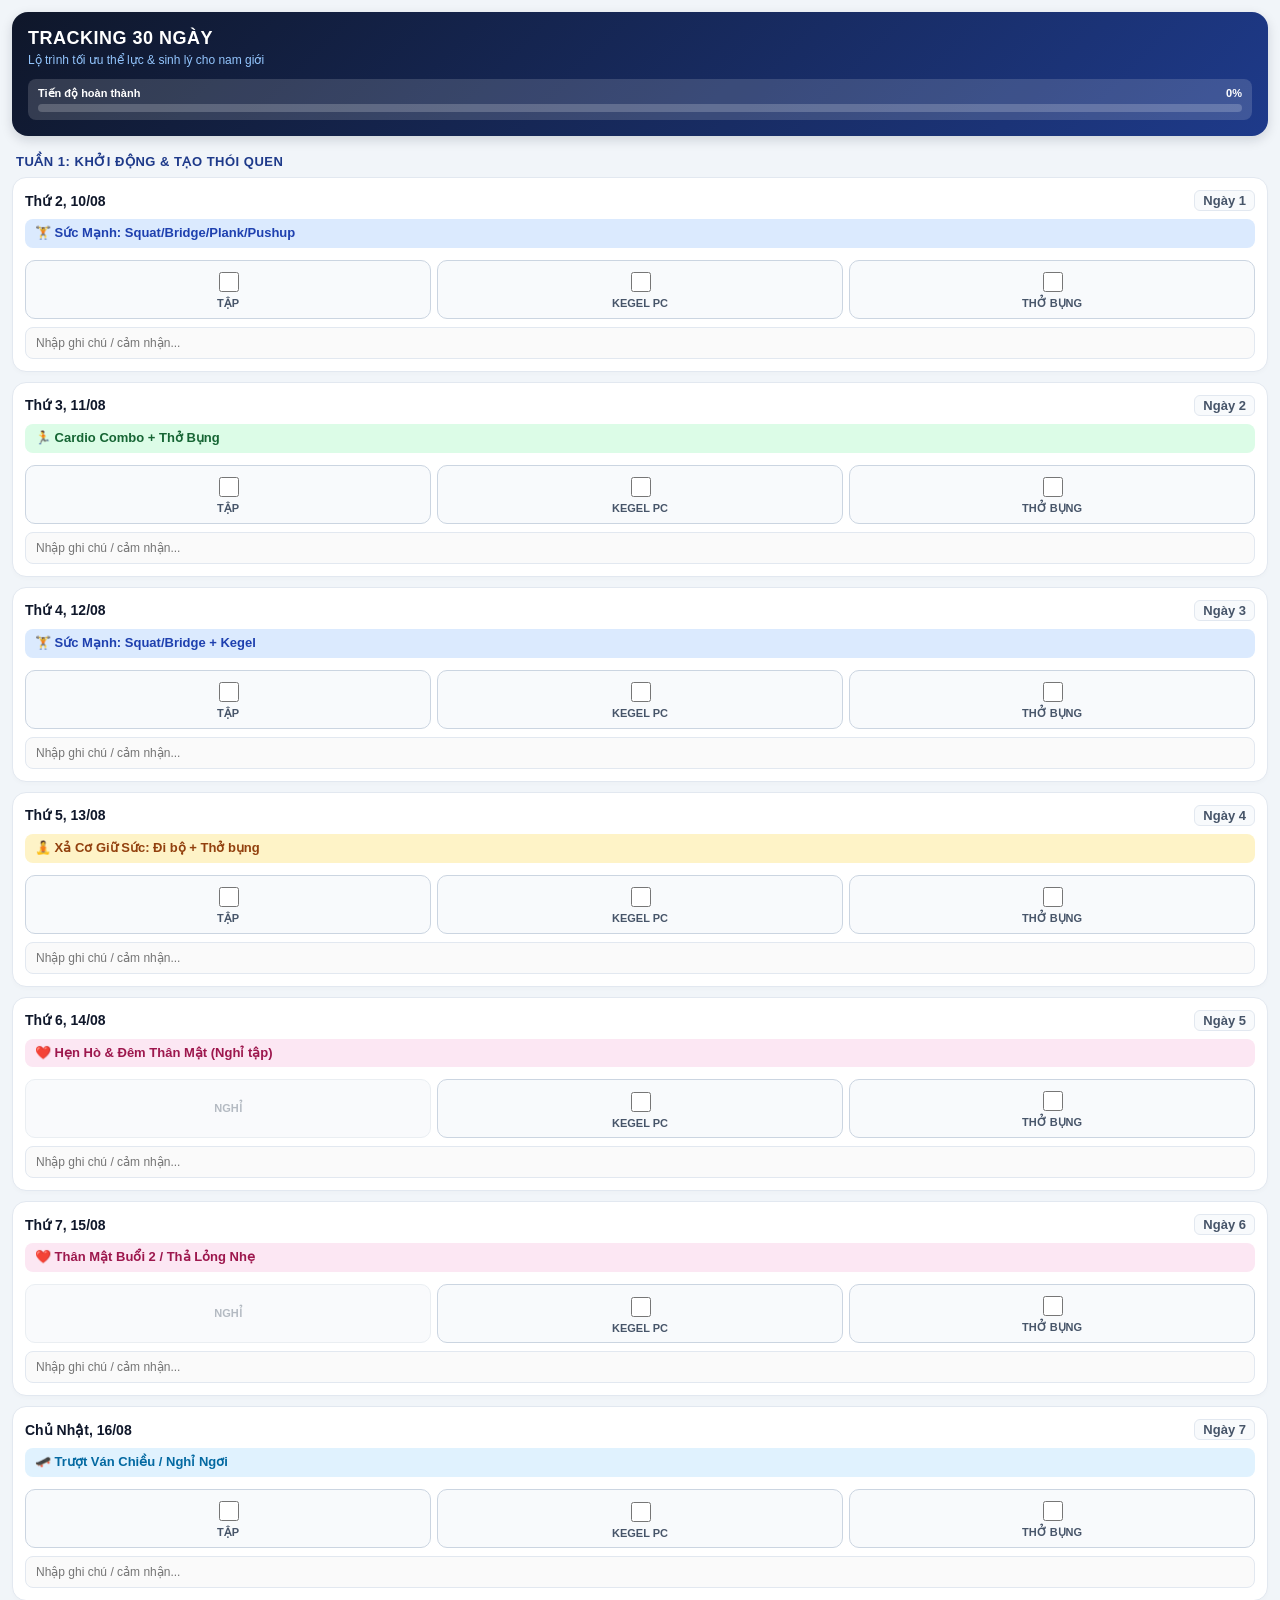
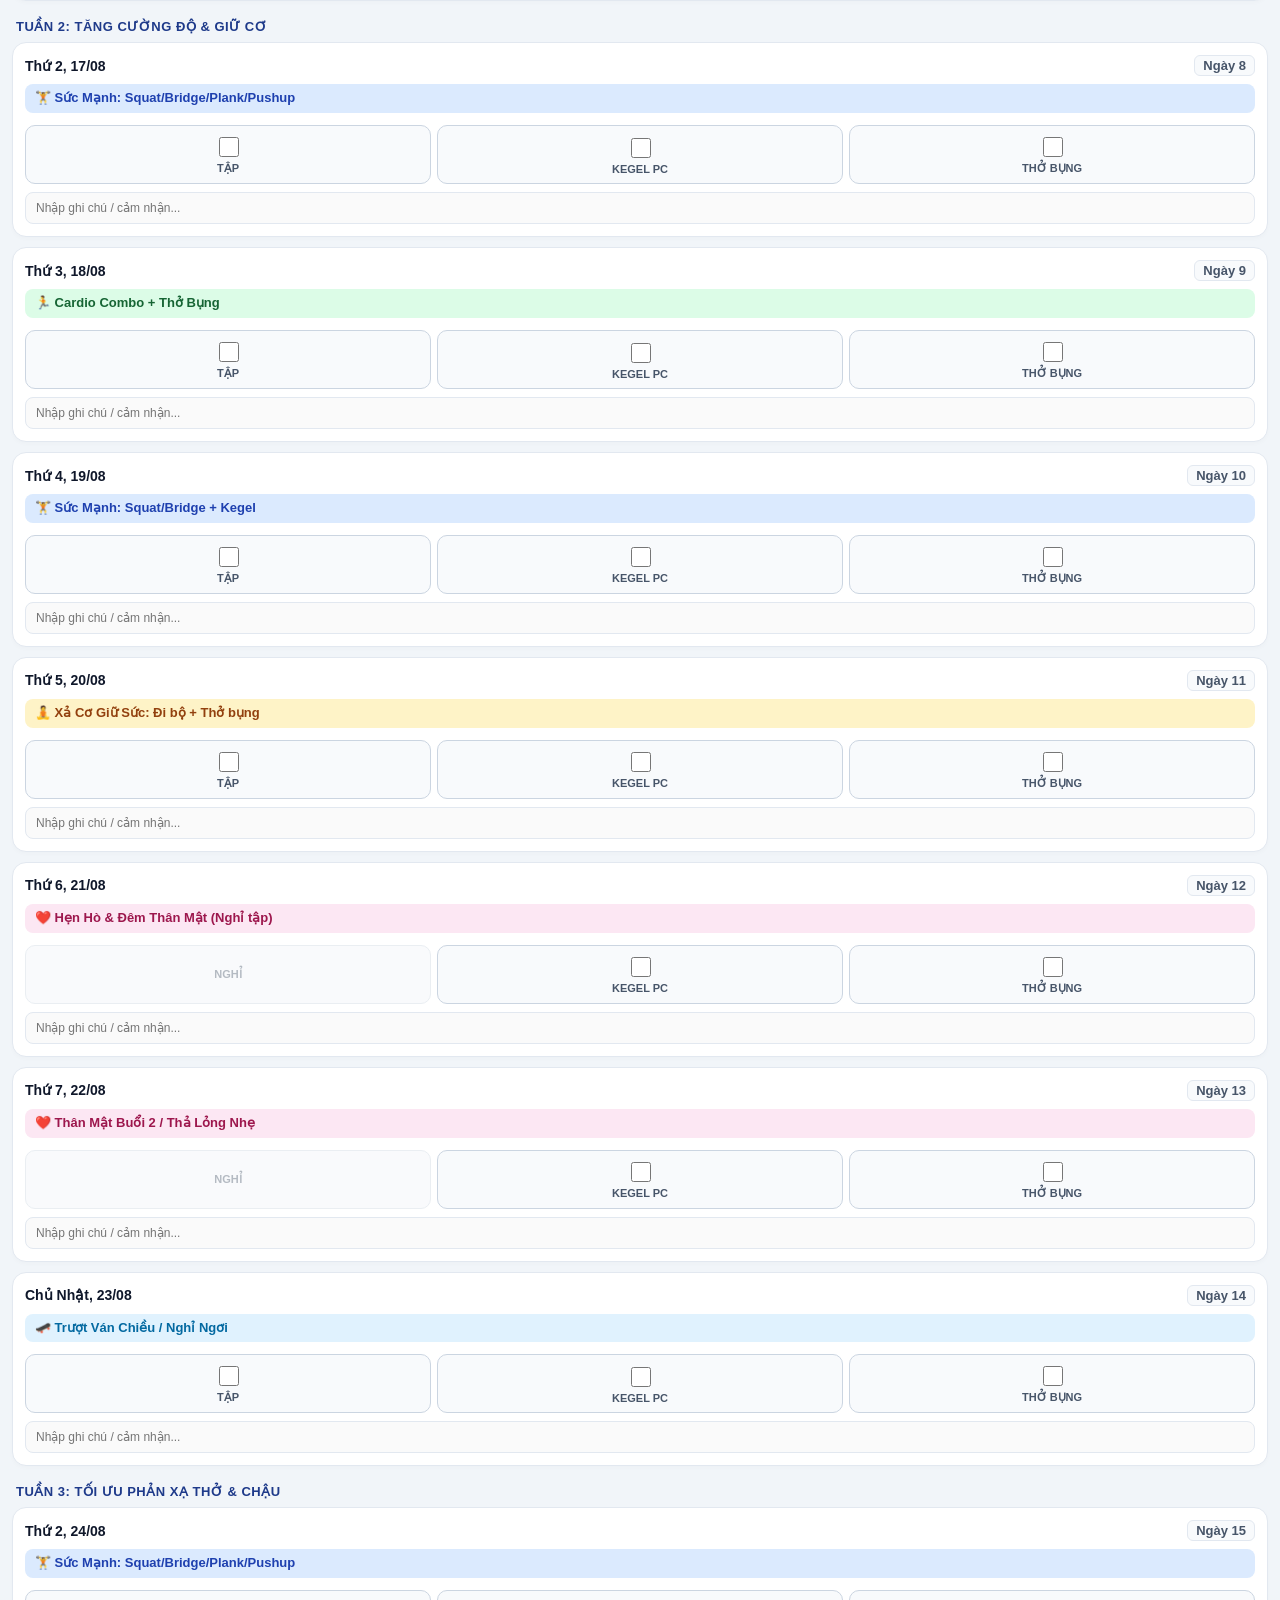
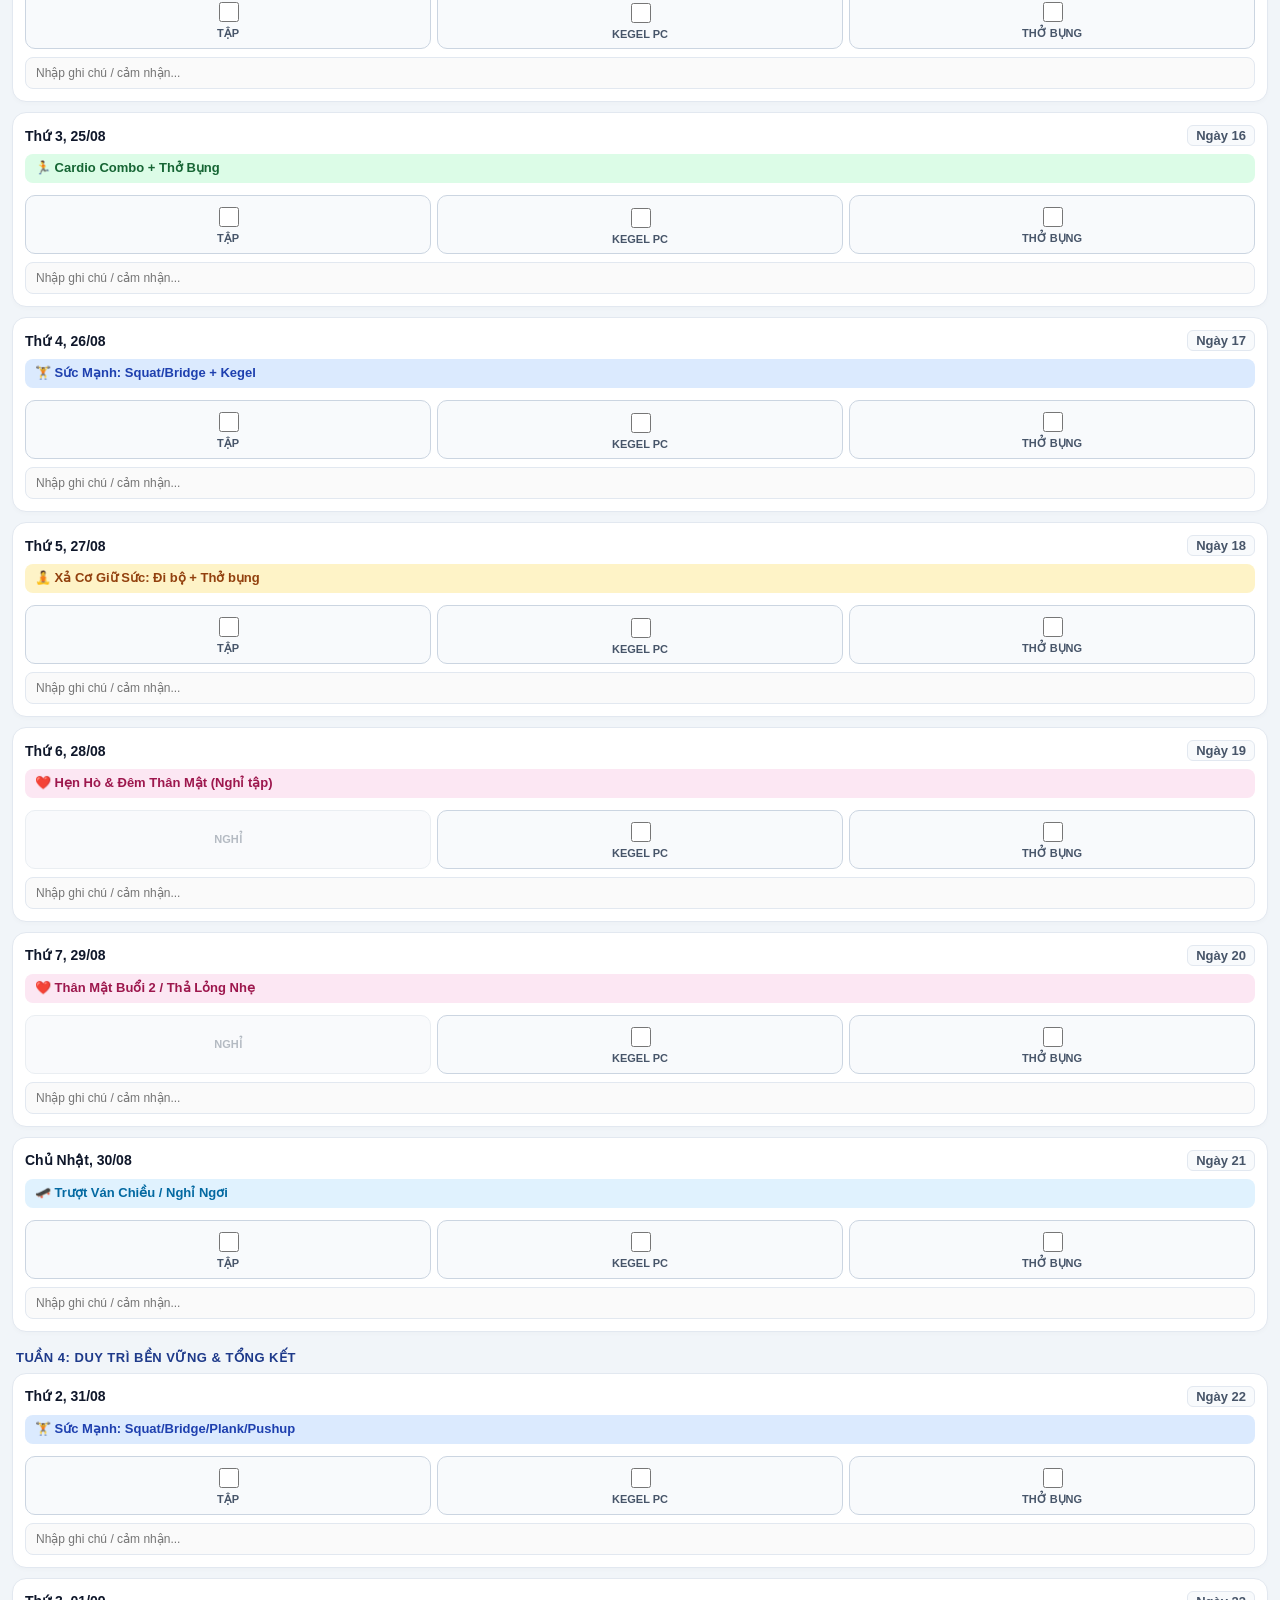
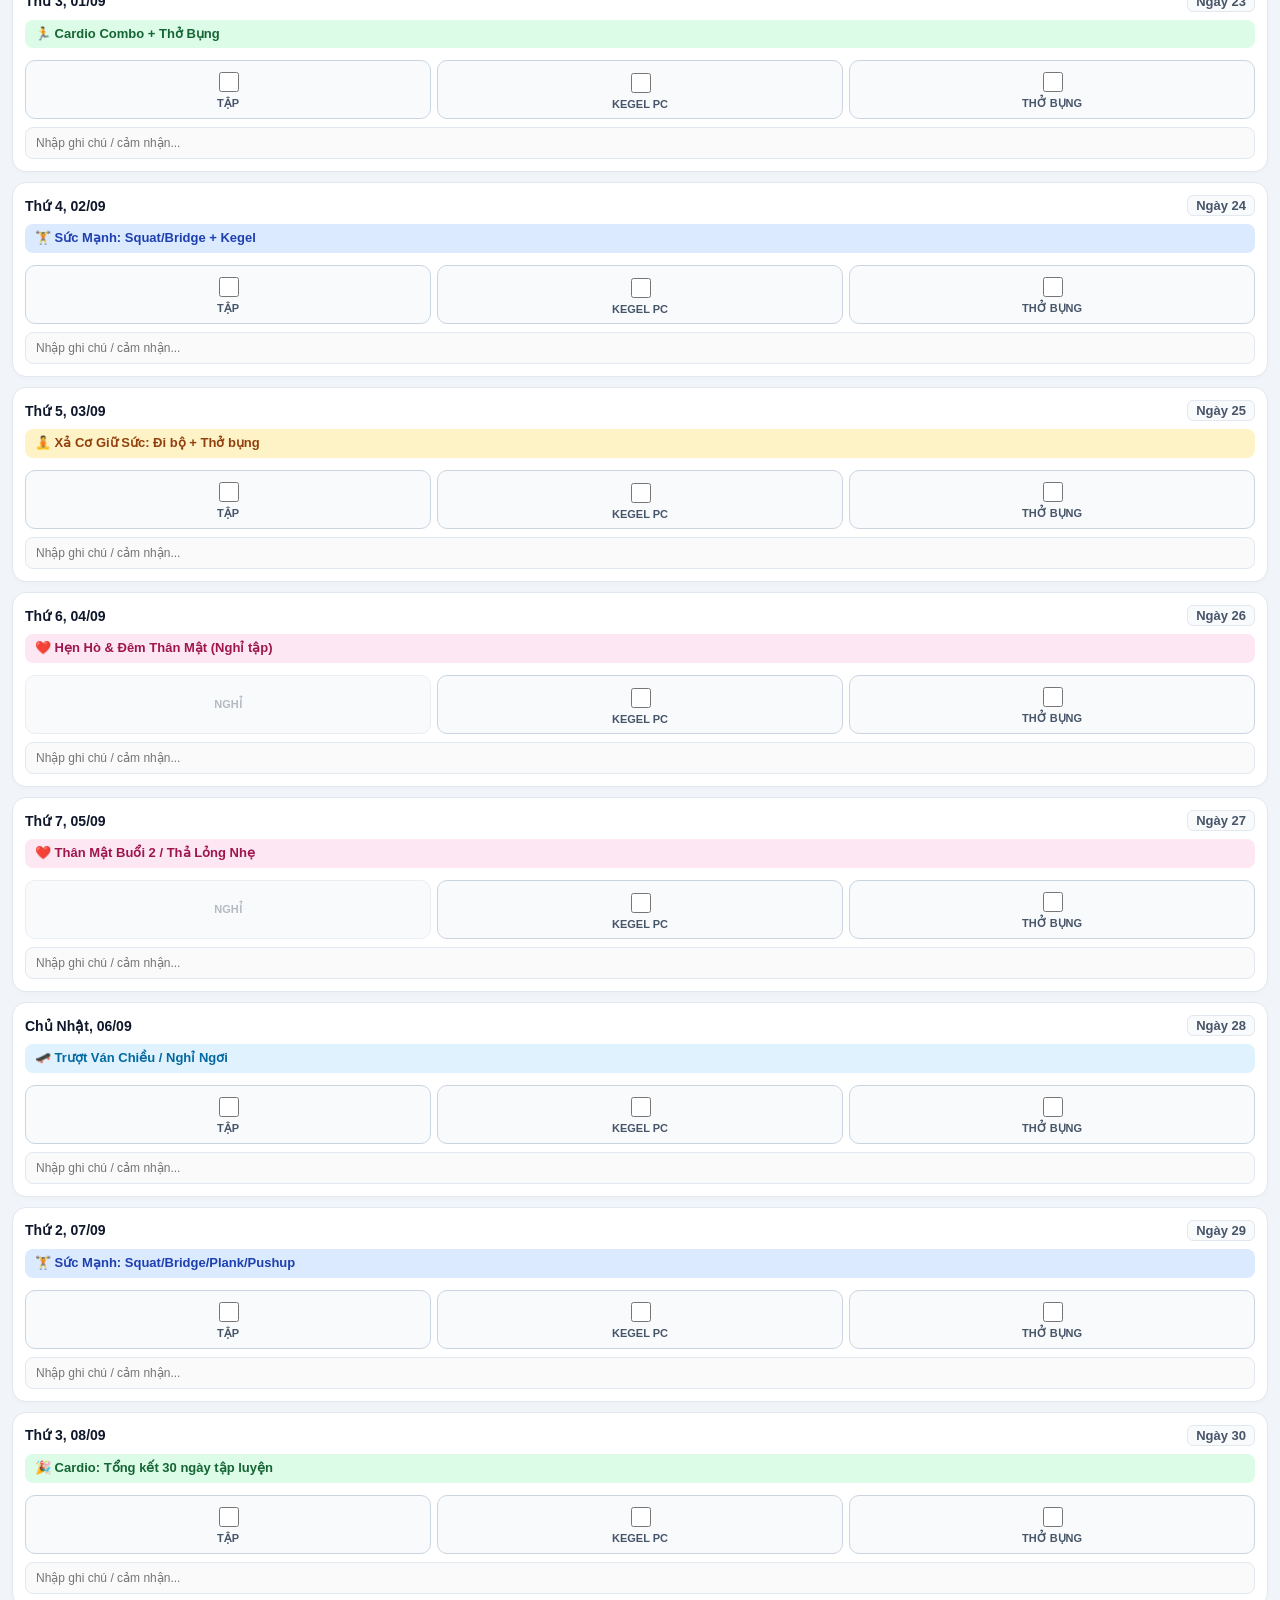
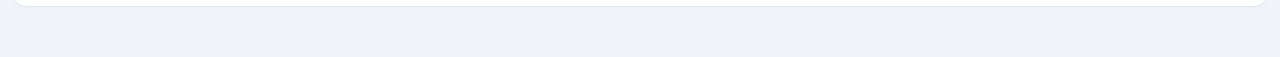
==== zxcvbnm@@@0603.html @ aecdce52 "Create zxcvbnm@@@0603.html" ====
<!DOCTYPE html>
<html lang="vi">
<head>
    <meta charset="UTF-8">
    <meta name="viewport" content="width=device-width, initial-scale=1.0, maximum-scale=1.0, user-scalable=no">
    <title>Tracking 30 Ngày Mobile</title>
    <style>
        :root {
            --primary: #1e3a8a;
            --secondary: #2563eb;
            --bg: #f1f5f9;
            --card-bg: #ffffff;
            --text: #0f172a;
            --text-muted: #64748b;
            --border: #e2e8f0;
        }

        * {
            box-sizing: border-box;
            -webkit-tap-highlight-color: transparent;
        }

        body {
            font-family: -apple-system, BlinkMacSystemFont, "Segoe UI", Roboto, Helvetica, Arial, sans-serif;
            background-color: var(--bg);
            color: var(--text);
            margin: 0;
            padding: 12px 12px 40px 12px;
            font-size: 15px;
        }

        /* Header App */
        .app-header {
            background: linear-gradient(135deg, #0f172a 0%, #1e3a8a 100%);
            color: white;
            padding: 16px;
            border-radius: 16px;
            margin-bottom: 12px;
            box-shadow: 0 4px 12px rgba(15, 23, 42, 0.15);
        }

        .app-header h1 {
            margin: 0 0 4px 0;
            font-size: 18px;
            font-weight: 700;
            text-transform: uppercase;
            letter-spacing: 0.5px;
        }

        .app-header p {
            margin: 0 0 12px 0;
            font-size: 12px;
            color: #93c5fd;
        }

        /* Progress Bar */
        .progress-container {
            background: rgba(255, 255, 255, 0.15);
            border-radius: 8px;
            padding: 8px 10px;
        }

        .progress-label {
            display: flex;
            justify-content: space-between;
            font-size: 11px;
            font-weight: 600;
            margin-bottom: 4px;
        }

        .progress-bar-bg {
            background: rgba(255, 255, 255, 0.2);
            height: 8px;
            border-radius: 4px;
            overflow: hidden;
        }

        .progress-bar-fill {
            background: #38bdf8;
            height: 100%;
            width: 0%;
            transition: width 0.3s ease;
        }

        /* Week Section Header */
        .week-title {
            font-size: 13px;
            font-weight: 700;
            color: var(--primary);
            text-transform: uppercase;
            margin: 18px 4px 8px 4px;
            letter-spacing: 0.5px;
        }

        /* Mobile Card Item */
        .day-card {
            background: var(--card-bg);
            border: 1px solid var(--border);
            border-radius: 14px;
            padding: 12px;
            margin-bottom: 10px;
            box-shadow: 0 2px 4px rgba(0,0,0,0.02);
        }

        .card-top {
            display: flex;
            justify-content: space-between;
            align-items: center;
            margin-bottom: 8px;
        }

        .day-number {
            font-weight: 800;
            font-size: 13px;
            color: #475569;
            background: #f8fafc;
            padding: 2px 8px;
            border-radius: 6px;
            border: 1px solid #e2e8f0;
        }

        .day-date {
            font-weight: 700;
            font-size: 14px;
            color: var(--text);
        }

        .task-badge {
            display: block;
            font-size: 13px;
            font-weight: 600;
            padding: 6px 10px;
            border-radius: 8px;
            margin-bottom: 12px;
            line-height: 1.3;
        }

        /* Badges styling */
        .badge-t24 { background-color: #dbeafe; color: #1e40af; }
        .badge-t3 { background-color: #dcfce7; color: #166534; }
        .badge-t5 { background-color: #fef3c7; color: #92400e; }
        .badge-t67 { background-color: #fce7f3; color: #9d174d; }
        .badge-cn { background-color: #e0f2fe; color: #0369a1; }

        /* Action Buttons Area (Touch Friendly) */
        .check-group {
            display: grid;
            grid-template-columns: repeat(3, 1fr);
            gap: 6px;
            margin-bottom: 8px;
        }

        .check-btn {
            display: flex;
            flex-direction: column;
            align-items: center;
            justify-content: center;
            background: #f8fafc;
            border: 1.5px solid #cbd5e1;
            border-radius: 10px;
            padding: 8px 4px;
            cursor: pointer;
            transition: all 0.2s ease;
            min-height: 52px;
        }

        .check-btn span {
            font-size: 11px;
            font-weight: 700;
            color: #475569;
            margin-top: 2px;
        }

        .check-btn input[type="checkbox"] {
            width: 20px;
            height: 20px;
            accent-color: var(--secondary);
            cursor: pointer;
        }

        .check-btn.checked {
            background-color: #eff6ff;
            border-color: var(--secondary);
        }

        .check-btn.checked span {
            color: var(--secondary);
        }

        /* Note Input */
        .note-input {
            width: 100%;
            padding: 8px 10px;
            border: 1px solid var(--border);
            border-radius: 8px;
            font-size: 12px;
            background: #fafafa;
            color: var(--text);
            outline: none;
        }

        .note-input:focus {
            background: #ffffff;
            border-color: var(--secondary);
        }
    </style>
</head>
<body>

    <div class="app-header">
        <h1>Tracking 30 Ngày</h1>
        <p>Lộ trình tối ưu thể lực & sinh lý cho nam giới</p>
        
        <div class="progress-container">
            <div class="progress-label">
                <span>Tiến độ hoàn thành</span>
                <span id="progress-text">0%</span>
            </div>
            <div class="progress-bar-bg">
                <div class="progress-bar-fill" id="progress-bar"></div>
            </div>
        </div>
    </div>

    <div id="cards-container"></div>

    <script>
        const daysData = [
            // Tuần 1
            { week: "TUẦN 1: KHỞI ĐỘNG & TẠO THÓI QUEN" },
            { id: 1, date: "Thứ 2, 10/08", task: "🏋️ Sức Mạnh: Squat/Bridge/Plank/Pushup", tag: "badge-t24" },
            { id: 2, date: "Thứ 3, 11/08", task: "🏃 Cardio Combo + Thở Bụng", tag: "badge-t3" },
            { id: 3, date: "Thứ 4, 12/08", task: "🏋️ Sức Mạnh: Squat/Bridge + Kegel", tag: "badge-t24" },
            { id: 4, date: "Thứ 5, 13/08", task: "🧘 Xả Cơ Giữ Sức: Đi bộ + Thở bụng", tag: "badge-t5" },
            { id: 5, date: "Thứ 6, 14/08", task: "❤️ Hẹn Hò & Đêm Thân Mật (Nghỉ tập)", tag: "badge-t67", noEx: true },
            { id: 6, date: "Thứ 7, 15/08", task: "❤️ Thân Mật Buổi 2 / Thả Lỏng Nhẹ", tag: "badge-t67", noEx: true },
            { id: 7, date: "Chủ Nhật, 16/08", task: "🛹 Trượt Ván Chiều / Nghỉ Ngơi", tag: "badge-cn" },

            // Tuần 2
            { week: "TUẦN 2: TĂNG CƯỜNG ĐỘ & GIỮ CƠ" },
            { id: 8, date: "Thứ 2, 17/08", task: "🏋️ Sức Mạnh: Squat/Bridge/Plank/Pushup", tag: "badge-t24" },
            { id: 9, date: "Thứ 3, 18/08", task: "🏃 Cardio Combo + Thở Bụng", tag: "badge-t3" },
            { id: 10, date: "Thứ 4, 19/08", task: "🏋️ Sức Mạnh: Squat/Bridge + Kegel", tag: "badge-t24" },
            { id: 11, date: "Thứ 5, 20/08", task: "🧘 Xả Cơ Giữ Sức: Đi bộ + Thở bụng", tag: "badge-t5" },
            { id: 12, date: "Thứ 6, 21/08", task: "❤️ Hẹn Hò & Đêm Thân Mật (Nghỉ tập)", tag: "badge-t67", noEx: true },
            { id: 13, date: "Thứ 7, 22/08", task: "❤️ Thân Mật Buổi 2 / Thả Lỏng Nhẹ", tag: "badge-t67", noEx: true },
            { id: 14, date: "Chủ Nhật, 23/08", task: "🛹 Trượt Ván Chiều / Nghỉ Ngơi", tag: "badge-cn" },

            // Tuần 3
            { week: "TUẦN 3: TỐI ƯU PHẢN XẠ THỞ & CHẬU" },
            { id: 15, date: "Thứ 2, 24/08", task: "🏋️ Sức Mạnh: Squat/Bridge/Plank/Pushup", tag: "badge-t24" },
            { id: 16, date: "Thứ 3, 25/08", task: "🏃 Cardio Combo + Thở Bụng", tag: "badge-t3" },
            { id: 17, date: "Thứ 4, 26/08", task: "🏋️ Sức Mạnh: Squat/Bridge + Kegel", tag: "badge-t24" },
            { id: 18, date: "Thứ 5, 27/08", task: "🧘 Xả Cơ Giữ Sức: Đi bộ + Thở bụng", tag: "badge-t5" },
            { id: 19, date: "Thứ 6, 28/08", task: "❤️ Hẹn Hò & Đêm Thân Mật (Nghỉ tập)", tag: "badge-t67", noEx: true },
            { id: 20, date: "Thứ 7, 29/08", task: "❤️ Thân Mật Buổi 2 / Thả Lỏng Nhẹ", tag: "badge-t67", noEx: true },
            { id: 21, date: "Chủ Nhật, 30/08", task: "🛹 Trượt Ván Chiều / Nghỉ Ngơi", tag: "badge-cn" },

            // Tuần 4
            { week: "TUẦN 4: DUY TRÌ BỀN VỮNG & TỔNG KẾT" },
            { id: 22, date: "Thứ 2, 31/08", task: "🏋️ Sức Mạnh: Squat/Bridge/Plank/Pushup", tag: "badge-t24" },
            { id: 23, date: "Thứ 3, 01/09", task: "🏃 Cardio Combo + Thở Bụng", tag: "badge-t3" },
            { id: 24, date: "Thứ 4, 02/09", task: "🏋️ Sức Mạnh: Squat/Bridge + Kegel", tag: "badge-t24" },
            { id: 25, date: "Thứ 5, 03/09", task: "🧘 Xả Cơ Giữ Sức: Đi bộ + Thở bụng", tag: "badge-t5" },
            { id: 26, date: "Thứ 6, 04/09", task: "❤️ Hẹn Hò & Đêm Thân Mật (Nghỉ tập)", tag: "badge-t67", noEx: true },
            { id: 27, date: "Thứ 7, 05/09", task: "❤️ Thân Mật Buổi 2 / Thả Lỏng Nhẹ", tag: "badge-t67", noEx: true },
            { id: 28, date: "Chủ Nhật, 06/09", task: "🛹 Trượt Ván Chiều / Nghỉ Ngơi", tag: "badge-cn" },
            { id: 29, date: "Thứ 2, 07/09", task: "🏋️ Sức Mạnh: Squat/Bridge/Plank/Pushup", tag: "badge-t24" },
            { id: 30, date: "Thứ 3, 08/09", task: "🎉 Cardio: Tổng kết 30 ngày tập luyện", tag: "badge-t3" }
        ];

        const container = document.getElementById('cards-container');

        daysData.forEach(item => {
            if (item.week) {
                const weekEl = document.createElement('div');
                weekEl.className = 'week-title';
                weekEl.innerText = item.week;
                container.appendChild(weekEl);
            } else {
                const exChecked = localStorage.getItem(`ex_${item.id}`) === 'true';
                const pcChecked = localStorage.getItem(`pc_${item.id}`) === 'true';
                const breatheChecked = localStorage.getItem(`breathe_${item.id}`) === 'true';
                const noteVal = localStorage.getItem(`note_${item.id}`) || '';

                const card = document.createElement('div');
                card.className = 'day-card';
                card.innerHTML = `
                    <div class="card-top">
                        <span class="day-date">${item.date}</span>
                        <span class="day-number">Ngày ${item.id}</span>
                    </div>
                    <div class="task-badge ${item.tag}">${item.task}</div>
                    <div class="check-group">
                        ${!item.noEx ? `
                            <label class="check-btn ${exChecked ? 'checked' : ''}">
                                <input type="checkbox" onchange="toggleCheck(this, 'ex_${item.id}')" ${exChecked ? 'checked' : ''}>
                                <span>TẬP</span>
                            </label>
                        ` : `
                            <div class="check-btn" style="opacity: 0.4; background:#f1f5f9;">
                                <span style="margin:auto;">NGHỈ</span>
                            </div>
                        `}
                        <label class="check-btn ${pcChecked ? 'checked' : ''}">
                            <input type="checkbox" onchange="toggleCheck(this, 'pc_${item.id}')" ${pcChecked ? 'checked' : ''}>
                            <span>KEGEL PC</span>
                        </label>
                        <label class="check-btn ${breatheChecked ? 'checked' : ''}">
                            <input type="checkbox" onchange="toggleCheck(this, 'breathe_${item.id}')" ${breatheChecked ? 'checked' : ''}>
                            <span>THỞ BỤNG</span>
                        </label>
                    </div>
                    <input type="text" class="note-input" placeholder="Nhập ghi chú / cảm nhận..." value="${noteVal}" onchange="saveNote('note_${item.id}', this.value)">
                `;
                container.appendChild(card);
            }
        });

        function toggleCheck(input, key) {
            const isChecked = input.checked;
            localStorage.setItem(key, isChecked);
            const parent = input.closest('.check-btn');
            if (isChecked) {
                parent.classList.add('checked');
            } else {
                parent.classList.remove('checked');
            }
            updateProgress();
        }

        function saveNote(key, val) {
            localStorage.setItem(key, val);
        }

        function updateProgress() {
            let total = 0;
            let checkedCount = 0;
            
            daysData.forEach(item => {
                if (!item.week) {
                    if (!item.noEx) total++;
                    total += 2; // PC & Breathe

                    if (!item.noEx && localStorage.getItem(`ex_${item.id}`) === 'true') checkedCount++;
                    if (localStorage.getItem(`pc_${item.id}`) === 'true') checkedCount++;
                    if (localStorage.getItem(`breathe_${item.id}`) === 'true') checkedCount++;
                }
            });

            const percent = Math.round((checkedCount / total) * 100);
            document.getElementById('progress-bar').style.width = percent + '%';
            document.getElementById('progress-text').innerText = percent + '%';
        }

        // Init Progress on Load
        updateProgress();
    </script>
</body>
</html>
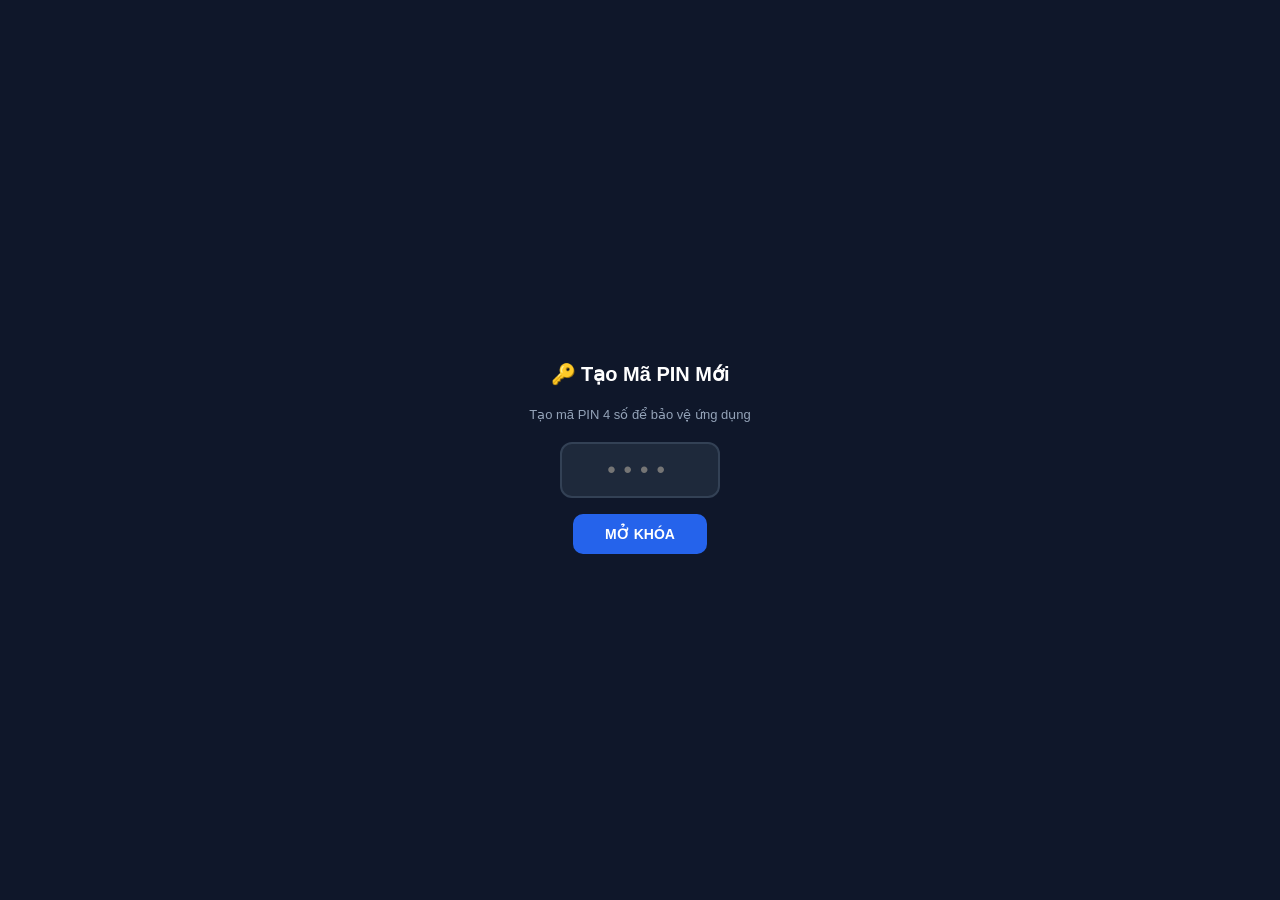
==== commit 3b2a1e35: "Update zxcvbnm@@@0603.html" ====
--- a/zxcvbnm@@@0603.html
+++ b/zxcvbnm@@@0603.html
@@ -1,17 +1,16 @@
-<!DOCTYPE html>
+l<!DOCTYPE html>
 <html lang="vi">
 <head>
     <meta charset="UTF-8">
     <meta name="viewport" content="width=device-width, initial-scale=1.0, maximum-scale=1.0, user-scalable=no">
-    <title>Tracking 30 Ngày Mobile</title>
+    <title>Private Workout Tracker</title>
     <style>
         :root {
-            --primary: #1e3a8a;
-            --secondary: #2563eb;
-            --bg: #f1f5f9;
+            --primary: #0f172a;
+            --accent: #2563eb;
+            --bg: #f8fafc;
             --card-bg: #ffffff;
             --text: #0f172a;
-            --text-muted: #64748b;
             --border: #e2e8f0;
         }
 
@@ -29,28 +28,91 @@
             font-size: 15px;
         }
 
-        /* Header App */
+        /* Lock Screen Modal */
+        #lock-screen {
+            position: fixed;
+            top: 0; left: 0; right: 0; bottom: 0;
+            background: #0f172a;
+            color: white;
+            display: flex;
+            flex-direction: column;
+            justify-content: center;
+            align-items: center;
+            z-index: 9999;
+            padding: 20px;
+        }
+
+        #lock-screen h2 {
+            font-size: 20px;
+            margin-bottom: 8px;
+        }
+
+        #lock-screen p {
+            font-size: 13px;
+            color: #94a3b8;
+            margin-bottom: 20px;
+            text-align: center;
+        }
+
+        .pin-input {
+            width: 160px;
+            padding: 12px;
+            font-size: 24px;
+            letter-spacing: 8px;
+            text-align: center;
+            border-radius: 12px;
+            border: 2px solid #334155;
+            background: #1e293b;
+            color: white;
+            outline: none;
+            margin-bottom: 16px;
+        }
+
+        .pin-btn {
+            background: var(--accent);
+            color: white;
+            border: none;
+            padding: 12px 32px;
+            font-size: 14px;
+            font-weight: 700;
+            border-radius: 10px;
+            cursor: pointer;
+        }
+
+        /* Main Content App */
+        #app-content {
+            display: none; /* Hidden until authenticated */
+        }
+
         .app-header {
             background: linear-gradient(135deg, #0f172a 0%, #1e3a8a 100%);
             color: white;
             padding: 16px;
             border-radius: 16px;
-            margin-bottom: 12px;
+            margin-bottom: 16px;
             box-shadow: 0 4px 12px rgba(15, 23, 42, 0.15);
         }
 
+        .header-top {
+            display: flex;
+            justify-content: space-between;
+            align-items: center;
+            margin-bottom: 8px;
+        }
+
         .app-header h1 {
-            margin: 0 0 4px 0;
+            margin: 0;
             font-size: 18px;
             font-weight: 700;
             text-transform: uppercase;
-            letter-spacing: 0.5px;
-        }
-
-        .app-header p {
-            margin: 0 0 12px 0;
-            font-size: 12px;
-            color: #93c5fd;
+        }
+
+        .lock-badge {
+            background: rgba(255, 255, 255, 0.2);
+            padding: 4px 8px;
+            border-radius: 6px;
+            font-size: 11px;
+            cursor: pointer;
         }
 
         /* Progress Bar */
@@ -84,9 +146,9 @@
 
         /* Week Section Header */
         .week-title {
-            font-size: 13px;
-            font-weight: 700;
-            color: var(--primary);
+            font-size: 12px;
+            font-weight: 800;
+            color: var(--accent);
             text-transform: uppercase;
             margin: 18px 4px 8px 4px;
             letter-spacing: 0.5px;
@@ -111,12 +173,11 @@
 
         .day-number {
             font-weight: 800;
-            font-size: 13px;
+            font-size: 12px;
             color: #475569;
-            background: #f8fafc;
+            background: #f1f5f9;
             padding: 2px 8px;
             border-radius: 6px;
-            border: 1px solid #e2e8f0;
         }
 
         .day-date {
@@ -131,18 +192,16 @@
             font-weight: 600;
             padding: 6px 10px;
             border-radius: 8px;
-            margin-bottom: 12px;
+            margin-bottom: 10px;
             line-height: 1.3;
         }
 
-        /* Badges styling */
         .badge-t24 { background-color: #dbeafe; color: #1e40af; }
         .badge-t3 { background-color: #dcfce7; color: #166534; }
         .badge-t5 { background-color: #fef3c7; color: #92400e; }
-        .badge-t67 { background-color: #fce7f3; color: #9d174d; }
         .badge-cn { background-color: #e0f2fe; color: #0369a1; }
 
-        /* Action Buttons Area (Touch Friendly) */
+        /* Action Buttons Area */
         .check-group {
             display: grid;
             grid-template-columns: repeat(3, 1fr);
@@ -160,8 +219,7 @@
             border-radius: 10px;
             padding: 8px 4px;
             cursor: pointer;
-            transition: all 0.2s ease;
-            min-height: 52px;
+            min-height: 50px;
         }
 
         .check-btn span {
@@ -172,19 +230,18 @@
         }
 
         .check-btn input[type="checkbox"] {
-            width: 20px;
-            height: 20px;
-            accent-color: var(--secondary);
-            cursor: pointer;
+            width: 18px;
+            height: 18px;
+            accent-color: var(--accent);
         }
 
         .check-btn.checked {
             background-color: #eff6ff;
-            border-color: var(--secondary);
+            border-color: var(--accent);
         }
 
         .check-btn.checked span {
-            color: var(--secondary);
+            color: var(--accent);
         }
 
         /* Note Input */
@@ -195,36 +252,88 @@
             border-radius: 8px;
             font-size: 12px;
             background: #fafafa;
-            color: var(--text);
             outline: none;
         }
 
         .note-input:focus {
             background: #ffffff;
-            border-color: var(--secondary);
+            border-color: var(--accent);
         }
     </style>
 </head>
 <body>
 
-    <div class="app-header">
-        <h1>Tracking 30 Ngày</h1>
-        <p>Lộ trình tối ưu thể lực & sinh lý cho nam giới</p>
-        
-        <div class="progress-container">
-            <div class="progress-label">
-                <span>Tiến độ hoàn thành</span>
-                <span id="progress-text">0%</span>
+    <!-- Màn hình nhập PIN Bảo mật -->
+    <div id="lock-screen">
+        <h2 id="pin-title">🔒 Bảo Mật Cá Nhân</h2>
+        <p id="pin-desc">Nhập mã PIN 4 chữ số để truy cập</p>
+        <input type="password" id="pin-code" class="pin-input" maxlength="4" placeholder="••••">
+        <button class="pin-btn" onclick="checkPin()">MỞ KHÓA</button>
+    </div>
+
+    <!-- Nội dung chính của App -->
+    <div id="app-content">
+        <div class="app-header">
+            <div class="header-top">
+                <h1>Fitness Tracking</h1>
+                <span class="lock-badge" onclick="lockApp()">🔒 Khóa App</span>
             </div>
-            <div class="progress-bar-bg">
-                <div class="progress-bar-fill" id="progress-bar"></div>
+            
+            <div class="progress-container">
+                <div class="progress-label">
+                    <span>Tiến độ hoàn thành</span>
+                    <span id="progress-text">0%</span>
+                </div>
+                <div class="progress-bar-bg">
+                    <div class="progress-bar-fill" id="progress-bar"></div>
+                </div>
             </div>
         </div>
+
+        <div id="cards-container"></div>
     </div>
 
-    <div id="cards-container"></div>
-
     <script>
+        // Xử lý Khóa PIN
+        let savedPin = localStorage.getItem('app_pin');
+
+        if (!savedPin) {
+            document.getElementById('pin-title').innerText = "🔑 Tạo Mã PIN Mới";
+            document.getElementById('pin-desc').innerText = "Tạo mã PIN 4 số để bảo vệ ứng dụng";
+        }
+
+        function checkPin() {
+            const inputPin = document.getElementById('pin-code').value;
+            if (inputPin.length !== 4) {
+                alert("Vui lòng nhập đúng 4 chữ số!");
+                return;
+            }
+
+            if (!savedPin) {
+                localStorage.setItem('app_pin', inputPin);
+                savedPin = inputPin;
+                unlockApp();
+            } else if (inputPin === savedPin) {
+                unlockApp();
+            } else {
+                alert("Mã PIN không đúng!");
+                document.getElementById('pin-code').value = '';
+            }
+        }
+
+        function unlockApp() {
+            document.getElementById('lock-screen').style.display = 'none';
+            document.getElementById('app-content').style.display = 'block';
+            renderApp();
+        }
+
+        function lockApp() {
+            document.getElementById('app-content').style.display = 'none';
+            document.getElementById('lock-screen').style.display = 'flex';
+            document.getElementById('pin-code').value = '';
+        }
+
+        // Lịch tập đã BỎ THỨ 6 VÀ THỨ 7
         const daysData = [
             // Tuần 1
             { week: "TUẦN 1: KHỞI ĐỘNG & TẠO THÓI QUEN" },
@@ -232,8 +341,6 @@
             { id: 2, date: "Thứ 3, 11/08", task: "🏃 Cardio Combo + Thở Bụng", tag: "badge-t3" },
             { id: 3, date: "Thứ 4, 12/08", task: "🏋️ Sức Mạnh: Squat/Bridge + Kegel", tag: "badge-t24" },
             { id: 4, date: "Thứ 5, 13/08", task: "🧘 Xả Cơ Giữ Sức: Đi bộ + Thở bụng", tag: "badge-t5" },
-            { id: 5, date: "Thứ 6, 14/08", task: "❤️ Hẹn Hò & Đêm Thân Mật (Nghỉ tập)", tag: "badge-t67", noEx: true },
-            { id: 6, date: "Thứ 7, 15/08", task: "❤️ Thân Mật Buổi 2 / Thả Lỏng Nhẹ", tag: "badge-t67", noEx: true },
             { id: 7, date: "Chủ Nhật, 16/08", task: "🛹 Trượt Ván Chiều / Nghỉ Ngơi", tag: "badge-cn" },
 
             // Tuần 2
@@ -242,8 +349,6 @@
             { id: 9, date: "Thứ 3, 18/08", task: "🏃 Cardio Combo + Thở Bụng", tag: "badge-t3" },
             { id: 10, date: "Thứ 4, 19/08", task: "🏋️ Sức Mạnh: Squat/Bridge + Kegel", tag: "badge-t24" },
             { id: 11, date: "Thứ 5, 20/08", task: "🧘 Xả Cơ Giữ Sức: Đi bộ + Thở bụng", tag: "badge-t5" },
-            { id: 12, date: "Thứ 6, 21/08", task: "❤️ Hẹn Hò & Đêm Thân Mật (Nghỉ tập)", tag: "badge-t67", noEx: true },
-            { id: 13, date: "Thứ 7, 22/08", task: "❤️ Thân Mật Buổi 2 / Thả Lỏng Nhẹ", tag: "badge-t67", noEx: true },
             { id: 14, date: "Chủ Nhật, 23/08", task: "🛹 Trượt Ván Chiều / Nghỉ Ngơi", tag: "badge-cn" },
 
             // Tuần 3
@@ -252,8 +357,6 @@
             { id: 16, date: "Thứ 3, 25/08", task: "🏃 Cardio Combo + Thở Bụng", tag: "badge-t3" },
             { id: 17, date: "Thứ 4, 26/08", task: "🏋️ Sức Mạnh: Squat/Bridge + Kegel", tag: "badge-t24" },
             { id: 18, date: "Thứ 5, 27/08", task: "🧘 Xả Cơ Giữ Sức: Đi bộ + Thở bụng", tag: "badge-t5" },
-            { id: 19, date: "Thứ 6, 28/08", task: "❤️ Hẹn Hò & Đêm Thân Mật (Nghỉ tập)", tag: "badge-t67", noEx: true },
-            { id: 20, date: "Thứ 7, 29/08", task: "❤️ Thân Mật Buổi 2 / Thả Lỏng Nhẹ", tag: "badge-t67", noEx: true },
             { id: 21, date: "Chủ Nhật, 30/08", task: "🛹 Trượt Ván Chiều / Nghỉ Ngơi", tag: "badge-cn" },
 
             // Tuần 4
@@ -262,60 +365,57 @@
             { id: 23, date: "Thứ 3, 01/09", task: "🏃 Cardio Combo + Thở Bụng", tag: "badge-t3" },
             { id: 24, date: "Thứ 4, 02/09", task: "🏋️ Sức Mạnh: Squat/Bridge + Kegel", tag: "badge-t24" },
             { id: 25, date: "Thứ 5, 03/09", task: "🧘 Xả Cơ Giữ Sức: Đi bộ + Thở bụng", tag: "badge-t5" },
-            { id: 26, date: "Thứ 6, 04/09", task: "❤️ Hẹn Hò & Đêm Thân Mật (Nghỉ tập)", tag: "badge-t67", noEx: true },
-            { id: 27, date: "Thứ 7, 05/09", task: "❤️ Thân Mật Buổi 2 / Thả Lỏng Nhẹ", tag: "badge-t67", noEx: true },
             { id: 28, date: "Chủ Nhật, 06/09", task: "🛹 Trượt Ván Chiều / Nghỉ Ngơi", tag: "badge-cn" },
             { id: 29, date: "Thứ 2, 07/09", task: "🏋️ Sức Mạnh: Squat/Bridge/Plank/Pushup", tag: "badge-t24" },
             { id: 30, date: "Thứ 3, 08/09", task: "🎉 Cardio: Tổng kết 30 ngày tập luyện", tag: "badge-t3" }
         ];
 
-        const container = document.getElementById('cards-container');
-
-        daysData.forEach(item => {
-            if (item.week) {
-                const weekEl = document.createElement('div');
-                weekEl.className = 'week-title';
-                weekEl.innerText = item.week;
-                container.appendChild(weekEl);
-            } else {
-                const exChecked = localStorage.getItem(`ex_${item.id}`) === 'true';
-                const pcChecked = localStorage.getItem(`pc_${item.id}`) === 'true';
-                const breatheChecked = localStorage.getItem(`breathe_${item.id}`) === 'true';
-                const noteVal = localStorage.getItem(`note_${item.id}`) || '';
-
-                const card = document.createElement('div');
-                card.className = 'day-card';
-                card.innerHTML = `
-                    <div class="card-top">
-                        <span class="day-date">${item.date}</span>
-                        <span class="day-number">Ngày ${item.id}</span>
-                    </div>
-                    <div class="task-badge ${item.tag}">${item.task}</div>
-                    <div class="check-group">
-                        ${!item.noEx ? `
+        function renderApp() {
+            const container = document.getElementById('cards-container');
+            container.innerHTML = '';
+
+            daysData.forEach(item => {
+                if (item.week) {
+                    const weekEl = document.createElement('div');
+                    weekEl.className = 'week-title';
+                    weekEl.innerText = item.week;
+                    container.appendChild(weekEl);
+                } else {
+                    const exChecked = localStorage.getItem(`ex_${item.id}`) === 'true';
+                    const pcChecked = localStorage.getItem(`pc_${item.id}`) === 'true';
+                    const breatheChecked = localStorage.getItem(`breathe_${item.id}`) === 'true';
+                    const noteVal = localStorage.getItem(`note_${item.id}`) || '';
+
+                    const card = document.createElement('div');
+                    card.className = 'day-card';
+                    card.innerHTML = `
+                        <div class="card-top">
+                            <span class="day-date">${item.date}</span>
+                            <span class="day-number">Ngày ${item.id}</span>
+                        </div>
+                        <div class="task-badge ${item.tag}">${item.task}</div>
+                        <div class="check-group">
                             <label class="check-btn ${exChecked ? 'checked' : ''}">
                                 <input type="checkbox" onchange="toggleCheck(this, 'ex_${item.id}')" ${exChecked ? 'checked' : ''}>
                                 <span>TẬP</span>
                             </label>
-                        ` : `
-                            <div class="check-btn" style="opacity: 0.4; background:#f1f5f9;">
-                                <span style="margin:auto;">NGHỈ</span>
-                            </div>
-                        `}
-                        <label class="check-btn ${pcChecked ? 'checked' : ''}">
-                            <input type="checkbox" onchange="toggleCheck(this, 'pc_${item.id}')" ${pcChecked ? 'checked' : ''}>
-                            <span>KEGEL PC</span>
-                        </label>
-                        <label class="check-btn ${breatheChecked ? 'checked' : ''}">
-                            <input type="checkbox" onchange="toggleCheck(this, 'breathe_${item.id}')" ${breatheChecked ? 'checked' : ''}>
-                            <span>THỞ BỤNG</span>
-                        </label>
-                    </div>
-                    <input type="text" class="note-input" placeholder="Nhập ghi chú / cảm nhận..." value="${noteVal}" onchange="saveNote('note_${item.id}', this.value)">
-                `;
-                container.appendChild(card);
-            }
-        });
+                            <label class="check-btn ${pcChecked ? 'checked' : ''}">
+                                <input type="checkbox" onchange="toggleCheck(this, 'pc_${item.id}')" ${pcChecked ? 'checked' : ''}>
+                                <span>KEGEL PC</span>
+                            </label>
+                            <label class="check-btn ${breatheChecked ? 'checked' : ''}">
+                                <input type="checkbox" onchange="toggleCheck(this, 'breathe_${item.id}')" ${breatheChecked ? 'checked' : ''}>
+                                <span>THỞ BỤNG</span>
+                            </label>
+                        </div>
+                        <input type="text" class="note-input" placeholder="Ghi chú cảm nhận..." value="${noteVal}" onchange="saveNote('note_${item.id}', this.value)">
+                    `;
+                    container.appendChild(card);
+                }
+            });
+
+            updateProgress();
+        }
 
         function toggleCheck(input, key) {
             const isChecked = input.checked;
@@ -339,22 +439,17 @@
             
             daysData.forEach(item => {
                 if (!item.week) {
-                    if (!item.noEx) total++;
-                    total += 2; // PC & Breathe
-
-                    if (!item.noEx && localStorage.getItem(`ex_${item.id}`) === 'true') checkedCount++;
+                    total += 3;
+                    if (localStorage.getItem(`ex_${item.id}`) === 'true') checkedCount++;
                     if (localStorage.getItem(`pc_${item.id}`) === 'true') checkedCount++;
                     if (localStorage.getItem(`breathe_${item.id}`) === 'true') checkedCount++;
                 }
             });
 
-            const percent = Math.round((checkedCount / total) * 100);
+            const percent = total > 0 ? Math.round((checkedCount / total) * 100) : 0;
             document.getElementById('progress-bar').style.width = percent + '%';
             document.getElementById('progress-text').innerText = percent + '%';
         }
-
-        // Init Progress on Load
-        updateProgress();
     </script>
 </body>
 </html>
